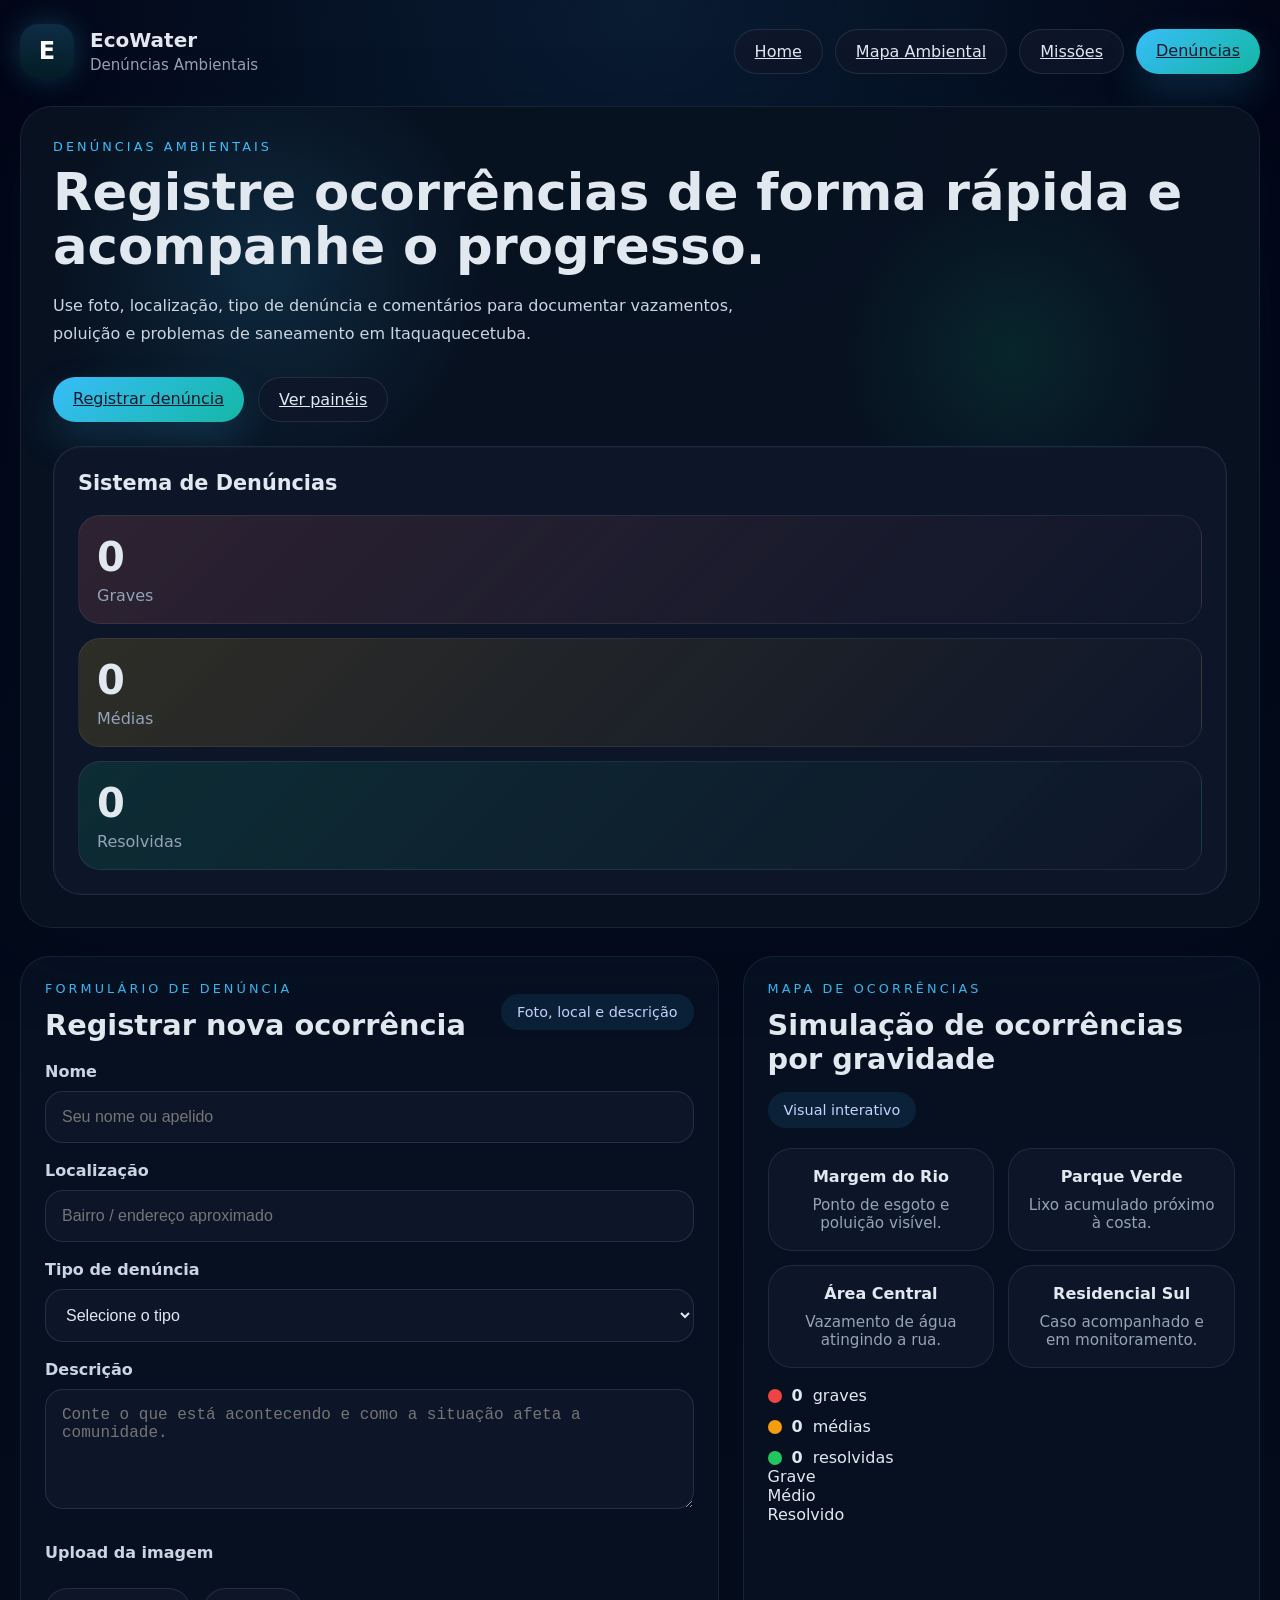
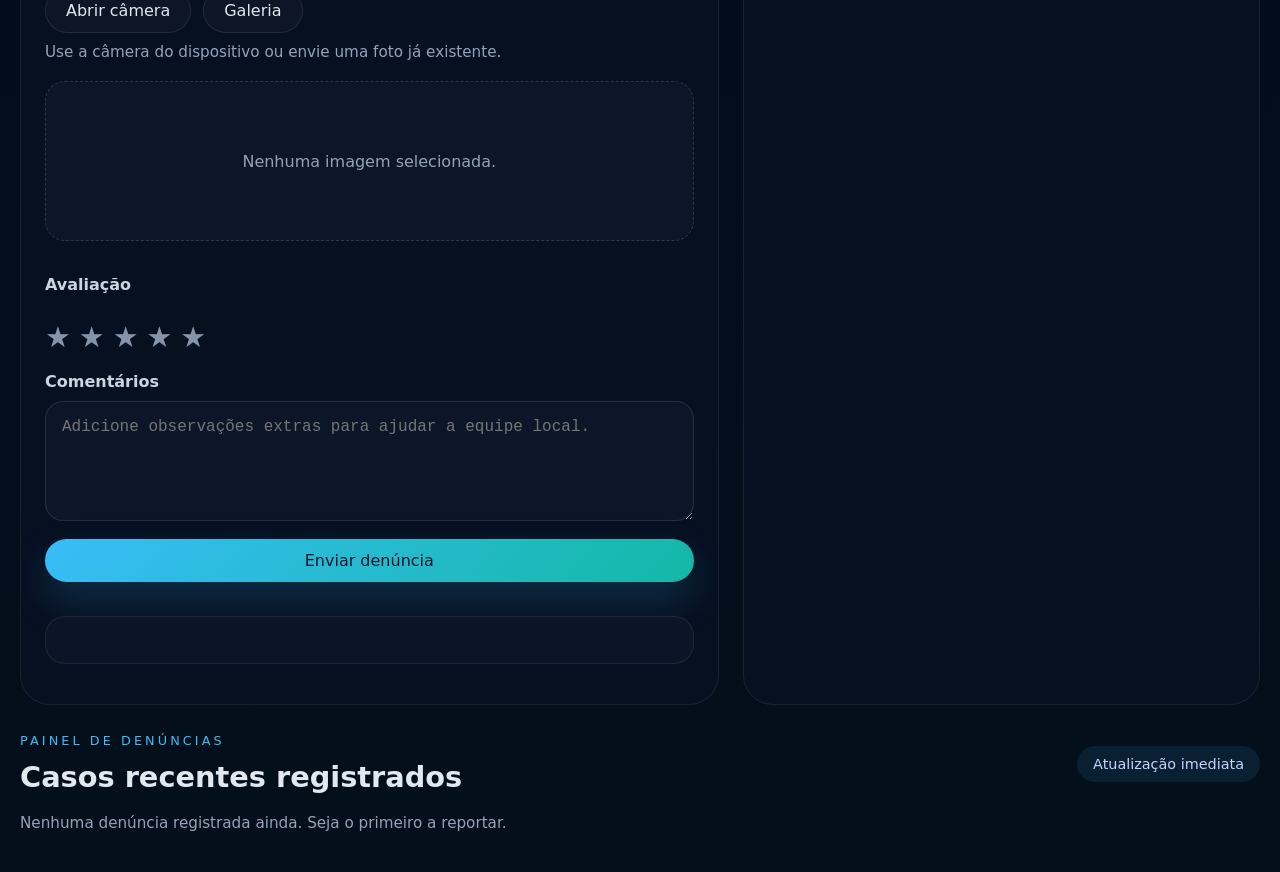
==== src/app/denuncias.html @ a9d17da8 "Atualizações" ====
<!DOCTYPE html>
<html lang="pt-BR">
  <head>
    <meta charset="UTF-8" />
    <meta name="viewport" content="width=device-width, initial-scale=1.0" />
    <title>EcoWater | Denúncias Ambientais</title>
    <link rel="stylesheet" href="styles.css" />
  </head>
  <body>
    <div class="page-shell">
      <header class="topbar">
        <div class="logo-block">
          <div class="logo-badge">E</div>
          <div>
            <p class="logo-name">EcoWater</p>
            <p class="logo-tag">Denúncias Ambientais</p>
          </div>
        </div>
        <nav class="top-actions">
          <a class="btn btn-secondary" href="index.html">Home</a>
          <a class="btn btn-secondary" href="mapa.html">Mapa Ambiental</a>
          <a class="btn btn-secondary" href="missoes.html">Missões</a>
          <a class="btn btn-primary" href="denuncias.html">Denúncias</a>
        </nav>
      </header>

      <main>
        <section class="hero-panel">
          <div class="hero-copy">
            <p class="eyebrow">Denúncias Ambientais</p>
            <h1>Registre ocorrências de forma rápida e acompanhe o progresso.</h1>
            <p class="hero-text">Use foto, localização, tipo de denúncia e comentários para documentar vazamentos, poluição e problemas de saneamento em Itaquaquecetuba.</p>
            <div class="hero-actions">
              <a class="btn btn-glow" href="#report-form">Registrar denúncia</a>
              <a class="btn btn-outline" href="#recent-reports">Ver painéis</a>
            </div>
          </div>
          <div class="hero-status-card">
            <div class="status-card">
              <h2>Sistema de Denúncias</h2>
              <div class="status-grid">
                <div class="status-item red">
                  <span class="status-value" id="status-grave">0</span>
                  <span class="status-label">Graves</span>
                </div>
                <div class="status-item yellow">
                  <span class="status-value" id="status-medium">0</span>
                  <span class="status-label">Médias</span>
                </div>
                <div class="status-item green">
                  <span class="status-value" id="status-resolved">0</span>
                  <span class="status-label">Resolvidas</span>
                </div>
              </div>
            </div>
          </div>
        </section>

        <section class="section-block split-section report-form-section" id="report-form">
          <div class="panel panel-glass">
            <div class="section-header">
              <div>
                <p class="eyebrow">Formulário de Denúncia</p>
                <h2>Registrar nova ocorrência</h2>
              </div>
              <span class="tag">Foto, local e descrição</span>
            </div>
            <div class="report-form">
              <div class="field-group">
                <label class="field-label" for="report-name">Nome</label>
                <input class="input-control" id="report-name" type="text" placeholder="Seu nome ou apelido" />
              </div>
              <div class="field-group">
                <label class="field-label" for="report-location">Localização</label>
                <input class="input-control" id="report-location" type="text" placeholder="Bairro / endereço aproximado" />
              </div>
              <div class="field-group">
                <label class="field-label" for="report-type">Tipo de denúncia</label>
                <select class="select-control" id="report-type">
                  <option value="">Selecione o tipo</option>
                  <option value="Vazamento de água">Vazamento de água</option>
                  <option value="Lixo nos rios">Lixo nos rios</option>
                  <option value="Água escura/suja">Água escura/suja</option>
                  <option value="Casas sem saneamento">Casas sem saneamento</option>
                  <option value="Esgoto a céu aberto">Esgoto a céu aberto</option>
                  <option value="Mau cheiro">Mau cheiro</option>
                  <option value="Poluição da água">Poluição da água</option>
                </select>
              </div>
              <div class="field-group">
                <label class="field-label" for="report-description">Descrição</label>
                <textarea class="textarea-control" id="report-description" rows="4" placeholder="Conte o que está acontecendo e como a situação afeta a comunidade."></textarea>
              </div>
              <div class="field-group">
                <p class="field-label">Upload da imagem</p>
                <div class="upload-actions">
                  <button class="btn btn-outline" type="button" id="camera-button">Abrir câmera</button>
                  <button class="btn btn-outline" type="button" id="gallery-button">Galeria</button>
                </div>
                <div class="field-hint">Use a câmera do dispositivo ou envie uma foto já existente.</div>
                <input id="camera-input" type="file" accept="image/*" capture="environment" class="hidden" />
                <input id="gallery-input" type="file" accept="image/*" class="hidden" />
                <div id="image-preview" class="image-preview">Nenhuma imagem selecionada.</div>
              </div>
              <div class="field-group">
                <p class="field-label">Avaliação</p>
                <div class="star-rating" id="star-rating"></div>
              </div>
              <div class="field-group">
                <label class="field-label" for="report-comment">Comentários</label>
                <textarea class="textarea-control" id="report-comment" rows="3" placeholder="Adicione observações extras para ajudar a equipe local."></textarea>
              </div>
              <button class="btn btn-primary" id="submit-report" type="button">Enviar denúncia</button>
              <p class="auth-message" id="denuncia-message"></p>
            </div>
          </div>

          <div class="panel panel-glass">
            <div class="section-header">
              <div>
                <p class="eyebrow">Mapa de Ocorrências</p>
                <h2>Simulação de ocorrências por gravidade</h2>
              </div>
              <span class="tag">Visual interativo</span>
            </div>
            <div class="sim-map" id="sim-map"></div>
            <div class="map-summary">
              <div class="map-summary-item"><span class="status-pill red"></span><strong id="count-grave">0</strong> graves</div>
              <div class="map-summary-item"><span class="status-pill yellow"></span><strong id="count-medium">0</strong> médias</div>
              <div class="map-summary-item"><span class="status-pill green"></span><strong id="count-resolved">0</strong> resolvidas</div>
            </div>
            <div class="map-legend-panel">
              <div class="map-legend-item"><span class="map-legend-dot red"></span>Grave</div>
              <div class="map-legend-item"><span class="map-legend-dot yellow"></span>Médio</div>
              <div class="map-legend-item"><span class="map-legend-dot green"></span>Resolvido</div>
            </div>
          </div>
        </section>

        <section class="section-block" id="recent-reports">
          <div class="section-header">
            <div>
              <p class="eyebrow">Painel de Denúncias</p>
              <h2>Casos recentes registrados</h2>
            </div>
            <span class="tag">Atualização imediata</span>
          </div>
          <div class="report-cards-grid" id="reports-grid"></div>
        </section>
      </main>
    </div>

    <script src="denuncias.js"></script>
  </body>
</html>
---- src/app/styles.css ----
:root {
  color-scheme: dark;
  --bg: #060f1c;
  --surface: rgba(9, 20, 40, 0.92);
  --surface-strong: rgba(13, 27, 50, 0.96);
  --border: rgba(148, 163, 184, 0.12);
  --text: #e2e8f0;
  --text-muted: #94a3b8;
  --accent: #38bdf8;
  --accent-strong: #0ea5e9;
  --success: #22c55e;
  --warning: #f59e0b;
  --danger: #ef4444;
}

* {
  box-sizing: border-box;
}

.hidden {
  display: none !important;
}

html,
body {
  margin: 0;
  min-height: 100%;
  background: radial-gradient(circle at top, rgba(56, 189, 248, 0.12), transparent 25%), linear-gradient(180deg, #020617 0%, #040f1c 100%);
  color: var(--text);
  font-family: Inter, system-ui, -apple-system, BlinkMacSystemFont, 'Segoe UI', sans-serif;
}

body {
  overflow-x: hidden;
}

button {
  font: inherit;
}

.page-shell {
  max-width: 1320px;
  margin: 0 auto;
  padding: 24px 20px 40px;
}

.topbar {
  display: flex;
  flex-wrap: wrap;
  justify-content: space-between;
  gap: 20px;
  align-items: center;
  margin-bottom: 28px;
}

.logo-block {
  display: flex;
  align-items: center;
  gap: 16px;
}

.logo-badge {
  width: 54px;
  height: 54px;
  display: grid;
  place-items: center;
  border-radius: 18px;
  background: linear-gradient(180deg, rgba(56, 189, 248, 0.2), rgba(16, 185, 129, 0.12));
  color: #ffffff;
  font-size: 1.5rem;
  font-weight: 700;
  box-shadow: 0 0 30px rgba(56, 189, 248, 0.24);
}

.logo-name {
  margin: 0;
  font-size: 1.25rem;
  font-weight: 700;
}

.logo-tag {
  margin: 4px 0 0;
  color: var(--text-muted);
  font-size: 0.94rem;
}

.top-actions {
  display: flex;
  flex-wrap: wrap;
  gap: 12px;
}

.btn {
  border: none;
  border-radius: 999px;
  padding: 12px 20px;
  cursor: pointer;
  transition: transform 0.2s ease, box-shadow 0.2s ease, background-color 0.2s ease;
}

.btn:hover {
  transform: translateY(-1px);
}

.btn-primary,
.btn-glow {
  background: linear-gradient(135deg, var(--accent), #14b8a6);
  color: #0f172a;
  box-shadow: 0 18px 40px rgba(56, 189, 248, 0.18);
}

.btn-outline,
.btn-secondary,
.btn-small {
  background: rgba(15, 23, 42, 0.8);
  color: var(--text);
  border: 1px solid rgba(148, 163, 184, 0.16);
}

.btn-small {
  padding: 10px 16px;
  font-size: 0.9rem;
}

.hero-panel {
  display: grid;
  gap: 24px;
  padding: 32px;
  border-radius: 32px;
  background: rgba(8, 18, 33, 0.95);
  border: 1px solid var(--border);
  box-shadow: 0 24px 80px rgba(8, 20, 38, 0.25);
  position: relative;
  overflow: hidden;
}

.hero-panel::before {
  content: '';
  position: absolute;
  inset: 0;
  background: radial-gradient(circle at 20% 20%, rgba(56, 189, 248, 0.14), transparent 18%), radial-gradient(circle at 80% 30%, rgba(16, 185, 129, 0.12), transparent 15%);
  pointer-events: none;
}

.hero-copy {
  z-index: 1;
}

.eyebrow {
  text-transform: uppercase;
  letter-spacing: 0.24em;
  color: #38bdf8;
  font-size: 0.8rem;
  margin: 0 0 12px;
}

.hero-panel h1 {
  margin: 0;
  font-size: clamp(2rem, 4vw, 3.9rem);
  line-height: 1.05;
}

.hero-text {
  margin: 18px 0 0;
  max-width: 720px;
  color: #cbd5e1;
  line-height: 1.8;
}

.hero-actions {
  display: flex;
  flex-wrap: wrap;
  gap: 14px;
  margin-top: 28px;
}

.hero-status-card {
  display: grid;
  grid-template-columns: minmax(240px, 1fr);
  z-index: 1;
}

.status-card {
  border-radius: 28px;
  background: rgba(15, 23, 42, 0.92);
  border: 1px solid rgba(148, 163, 184, 0.14);
  padding: 24px;
  box-shadow: inset 0 0 0 1px rgba(56, 189, 248, 0.04);
}

.status-card h2 {
  margin: 0 0 20px;
  font-size: 1.3rem;
}

.status-grid {
  display: grid;
  gap: 14px;
}

.status-item {
  border-radius: 22px;
  padding: 18px;
  display: flex;
  flex-direction: column;
  gap: 6px;
  background: rgba(15, 23, 42, 0.75);
  border: 1px solid rgba(148, 163, 184, 0.12);
}

.status-item.blue {
  background: linear-gradient(135deg, rgba(56, 189, 248, 0.14), rgba(15, 23, 42, 0.82));
}

.status-item.green {
  background: linear-gradient(135deg, rgba(16, 185, 129, 0.14), rgba(15, 23, 42, 0.82));
}

.status-item.cyan {
  background: linear-gradient(135deg, rgba(34, 211, 238, 0.14), rgba(15, 23, 42, 0.82));
}

.status-item.red {
  background: linear-gradient(135deg, rgba(248, 113, 113, 0.14), rgba(15, 23, 42, 0.82));
}

.status-item.yellow {
  background: linear-gradient(135deg, rgba(251, 191, 36, 0.14), rgba(15, 23, 42, 0.82));
}

.status-value {
  font-size: 2.5rem;
  font-weight: 700;
}

.status-label {
  color: #94a3b8;
}

.hero-animation {
  position: relative;
  height: 220px;
}

.wave {
  position: absolute;
  inset: 0;
  background: radial-gradient(circle at 50% 50%, rgba(56, 189, 248, 0.18), transparent 35%);
  border-radius: 50%;
  animation: float 8s ease-in-out infinite;
}

.section-block {
  margin-top: 28px;
}

.section-header {
  display: flex;
  flex-wrap: wrap;
  justify-content: space-between;
  gap: 16px;
  align-items: center;
  margin-bottom: 20px;
}

.section-header h2 {
  margin: 0;
  font-size: 1.8rem;
}

.tag {
  display: inline-flex;
  align-items: center;
  gap: 8px;
  font-size: 0.9rem;
  color: #c7d2fe;
  background: rgba(56, 189, 248, 0.1);
  border-radius: 999px;
  padding: 10px 16px;
}

.cards-grid {
  display: grid;
  gap: 18px;
}

@media (min-width: 900px) {
  .cards-grid {
    grid-template-columns: repeat(3, minmax(0, 1fr));
  }
}

.alert-card,
.robot-card {
  border-radius: 24px;
  padding: 22px;
  background: rgba(15, 23, 42, 0.9);
  border: 1px solid rgba(148, 163, 184, 0.12);
  position: relative;
  overflow: hidden;
}

.alert-card::before,
.robot-card::before {
  content: '';
  position: absolute;
  inset: 0;
  background: linear-gradient(180deg, rgba(15, 23, 42, 0.85), rgba(15, 23, 42, 0.45));
  z-index: 0;
}

.alert-card > *,
.robot-card > * {
  position: relative;
  z-index: 1;
}

.alert-card .alert-icon {
  width: 54px;
  height: 54px;
  display: grid;
  place-items: center;
  border-radius: 18px;
  font-size: 1.35rem;
  margin-bottom: 18px;
}

.alert-card.danger {
  border-color: rgba(248, 113, 113, 0.24);
}

.alert-card.danger .alert-icon {
  background: rgba(248, 113, 113, 0.18);
}

.alert-card.warning {
  border-color: rgba(251, 191, 36, 0.24);
}

.alert-card.warning .alert-icon {
  background: rgba(251, 191, 36, 0.18);
}

.alert-card.success {
  border-color: rgba(34, 211, 238, 0.24);
}

.alert-card.success .alert-icon {
  background: rgba(34, 211, 238, 0.18);
}

.alert-card h3,
.robot-card h3,
.mission-card h3 {
  margin: 0 0 10px;
}

.alert-card p,
.robot-card p,
.mission-card p {
  margin: 0;
  color: #cbd5e1;
}

.robot-card {
  display: flex;
  flex-direction: column;
  gap: 14px;
}

.robot-card .robot-details {
  display: grid;
  gap: 12px;
}

.robot-card .robot-details span {
  color: #94a3b8;
  font-size: 0.95rem;
}

.robot-card .robot-status {
  padding: 8px 14px;
  border-radius: 999px;
  display: inline-flex;
  align-items: center;
  font-size: 0.9rem;
}

.robot-card .robot-status.online {
  background: rgba(34, 197, 94, 0.14);
  color: #86efac;
}

.robot-card .robot-status.offline {
  background: rgba(248, 113, 113, 0.14);
  color: #fecaca;
}

.robot-card .efficiency-bar {
  height: 10px;
  border-radius: 999px;
  background: rgba(148, 163, 184, 0.15);
  overflow: hidden;
}

.robot-card .efficiency-bar-fill {
  height: 100%;
  border-radius: inherit;
  background: linear-gradient(90deg, rgba(56, 189, 248, 0.9), rgba(16, 185, 129, 0.9));
}

.split-section {
  display: grid;
  gap: 24px;
}

@media (min-width: 1000px) {
  .split-section {
    grid-template-columns: 1.35fr 1fr;
  }
}

.panel {
  border-radius: 30px;
  background: rgba(7, 18, 34, 0.94);
  border: 1px solid rgba(148, 163, 184, 0.12);
  padding: 24px;
}

.panel-header {
  display: flex;
  justify-content: space-between;
  gap: 16px;
  align-items: center;
  margin-bottom: 22px;
}

.map-card {
  display: grid;
  gap: 16px;
}

.map-legend {
  display: grid;
  gap: 10px;
  grid-template-columns: repeat(2, minmax(0, 1fr));
  color: var(--text-muted);
  font-size: 0.95rem;
}

.legend-dot {
  width: 10px;
  height: 10px;
  border-radius: 999px;
  display: inline-block;
  margin-right: 8px;
}

.legend-dot.red {
  background: #ef4444;
}

.legend-dot.yellow {
  background: #fbbf24;
}

.legend-dot.green {
  background: #22c55e;
}

.legend-dot.blue {
  background: #38bdf8;
}

.map-frame {
  position: relative;
  height: 320px;
  background: linear-gradient(145deg, rgba(15, 23, 42, 0.96), rgba(7, 18, 34, 0.96));
  border-radius: 28px;
  border: 1px solid rgba(148, 163, 184, 0.12);
  overflow: hidden;
}

.map-frame::before {
  content: '';
  position: absolute;
  inset: 0;
  background: radial-gradient(circle at 25% 30%, rgba(56, 189, 248, 0.12), transparent 16%), radial-gradient(circle at 80% 60%, rgba(16, 185, 129, 0.08), transparent 14%);
}

.map-marker {
  position: absolute;
  min-width: 120px;
  padding: 12px 16px;
  border-radius: 999px;
  background: rgba(15, 23, 42, 0.9);
  border: 1px solid rgba(148, 163, 184, 0.18);
  color: var(--text);
  cursor: pointer;
  font-size: 0.93rem;
  transition: transform 0.2s ease, border-color 0.2s ease;
}

.map-marker:hover {
  transform: translateY(-3px);
  border-color: rgba(56, 189, 248, 0.4);
}

.map-marker.red {
  border-color: rgba(248, 113, 113, 0.4);
}

.map-marker.blue {
  border-color: rgba(56, 189, 248, 0.4);
}

.map-marker.green,
.map-marker.yellow {
  border-color: rgba(34, 197, 94, 0.4);
}

.map-marker:nth-child(1) { top: 24%; left: 18%; }
.map-marker:nth-child(2) { top: 42%; right: 18%; }
.map-marker:nth-child(3) { bottom: 20%; left: 16%; }
.map-marker:nth-child(4) { bottom: 24%; right: 22%; }

.map-info {
  padding: 16px 18px;
  border-radius: 20px;
  background: rgba(15, 23, 42, 0.95);
  border: 1px solid rgba(148, 163, 184, 0.12);
  color: var(--text-muted);
}

.ph-meter {
  display: grid;
  gap: 18px;
}

.ph-display {
  display: flex;
  justify-content: space-between;
  align-items: baseline;
  gap: 12px;
}

.ph-display strong {
  font-size: 2.8rem;
}

.ph-scale {
  display: flex;
  justify-content: space-between;
  color: var(--text-muted);
  font-size: 0.95rem;
}

.ph-bar-outer {
  width: 100%;
  height: 18px;
  border-radius: 999px;
  background: rgba(148, 163, 184, 0.15);
  overflow: hidden;
}

.ph-bar-inner {
  width: 60%;
  height: 100%;
  border-radius: inherit;
  background: linear-gradient(90deg, #22c55e, #0ea5e9);
  transition: width 0.5s ease;
}

.ph-status {
  font-weight: 600;
  color: #c7d2fe;
}

.treatment-panel {
  display: grid;
}

.treatment-steps {
  list-style: none;
  margin: 0;
  padding: 0;
  display: grid;
  gap: 14px;
}

.treatment-steps li {
  padding: 18px;
  border-radius: 20px;
  background: rgba(15, 23, 42, 0.85);
  border: 1px solid rgba(148, 163, 184, 0.12);
}

.missions-grid {
  display: grid;
  gap: 18px;
}

@media (min-width: 900px) {
  .missions-grid {
    grid-template-columns: repeat(3, minmax(0, 1fr));
  }
}

.mission-card {
  border-radius: 24px;
  padding: 22px;
  background: rgba(15, 23, 42, 0.9);
  border: 1px solid rgba(148, 163, 184, 0.12);
}

.mission-card .mission-meta {
  display: flex;
  justify-content: space-between;
  gap: 12px;
  align-items: center;
  margin-top: 14px;
}

.mission-card .mission-meta .status {
  padding: 8px 12px;
  border-radius: 999px;
  font-size: 0.85rem;
}

.status-pending {
  background: rgba(251, 191, 36, 0.14);
  color: #facc15;
}

.status-active {
  background: rgba(56, 189, 248, 0.14);
  color: #7dd3fc;
}

.status-new {
  background: rgba(34, 197, 94, 0.14);
  color: #86efac;
}

.reputation-grid {
  display: grid;
  gap: 18px;
}

@media (min-width: 900px) {
  .reputation-grid {
    grid-template-columns: repeat(3, minmax(0, 1fr));
  }
}

.reputation-card {
  border-radius: 24px;
  padding: 22px;
  background: linear-gradient(180deg, rgba(15, 23, 42, 0.96), rgba(8, 18, 33, 0.96));
  border: 1px solid rgba(148, 163, 184, 0.12);
}

.reputation-card span {
  display: inline-block;
  margin-bottom: 12px;
  color: #38bdf8;
  font-weight: 700;
}

.reputation-card p {
  color: #cbd5e1;
}

.report-form {
  display: grid;
  gap: 18px;
}

.field-group {
  display: grid;
  gap: 10px;
}

.field-label {
  color: #cbd5e1;
  font-weight: 700;
}

.field-hint {
  margin: 0;
  color: #94a3b8;
  font-size: 0.95rem;
}

.input-control,
.select-control,
.textarea-control {
  width: 100%;
  border-radius: 18px;
  border: 1px solid rgba(148, 163, 184, 0.18);
  background: rgba(15, 23, 42, 0.92);
  color: var(--text);
  padding: 16px 16px;
  font-size: 1rem;
}

.textarea-control {
  min-height: 120px;
  resize: vertical;
}

.upload-actions {
  display: flex;
  flex-wrap: wrap;
  gap: 12px;
}

.image-preview {
  margin-top: 10px;
  min-height: 160px;
  border-radius: 20px;
  background: rgba(15, 23, 42, 0.9);
  border: 1px dashed rgba(148, 163, 184, 0.24);
  color: #94a3b8;
  display: grid;
  place-items: center;
  padding: 16px;
  text-align: center;
}

.image-preview img {
  max-width: 100%;
  border-radius: 20px;
  display: block;
}

.star-rating {
  display: inline-flex;
  gap: 8px;
  flex-wrap: wrap;
}

.star-rating .star {
  cursor: pointer;
  color: rgba(148, 163, 184, 0.9);
  font-size: 1.8rem;
  transition: color 0.2s ease;
}

.star-rating .star.active {
  color: #38bdf8;
}

.report-cards-grid {
  display: grid;
  gap: 18px;
}

@media (min-width: 900px) {
  .report-cards-grid {
    grid-template-columns: repeat(2, minmax(0, 1fr));
  }
}

.report-card {
  border-radius: 24px;
  padding: 22px;
  background: rgba(15, 23, 42, 0.95);
  border: 1px solid rgba(148, 163, 184, 0.14);
  display: grid;
  gap: 18px;
}

.report-card-top {
  display: flex;
  justify-content: space-between;
  align-items: flex-start;
  gap: 12px;
}

.report-card h3 {
  margin: 0;
  font-size: 1.2rem;
}

.report-meta,
.report-note {
  color: #94a3b8;
  margin: 8px 0 0;
  font-size: 0.95rem;
}

.badge {
  display: inline-flex;
  align-items: center;
  justify-content: center;
  padding: 8px 12px;
  border-radius: 999px;
  font-size: 0.8rem;
  text-transform: uppercase;
  letter-spacing: 0.05em;
}

.badge.grave {
  background: rgba(248, 113, 113, 0.15);
  color: #fecaca;
}

.badge.medium {
  background: rgba(251, 191, 36, 0.18);
  color: #facc15;
}

.badge.resolved {
  background: rgba(34, 197, 94, 0.16);
  color: #86efac;
}

.report-card-body {
  display: grid;
  gap: 16px;
}

.report-card-body img {
  width: 100%;
  border-radius: 20px;
  object-fit: cover;
  max-height: 280px;
}

.image-placeholder {
  min-height: 180px;
  border-radius: 20px;
  background: rgba(15, 23, 42, 0.85);
  display: grid;
  place-items: center;
  color: #94a3b8;
  text-align: center;
  padding: 24px;
}

.report-details {
  display: grid;
  gap: 10px;
}

.map-summary {
  display: grid;
  gap: 12px;
  margin-top: 18px;
}

.map-summary-item {
  display: flex;
  align-items: center;
  gap: 10px;
  color: var(--text);
}

.status-pill {
  width: 14px;
  height: 14px;
  border-radius: 999px;
  display: inline-block;
}

.status-pill.red {
  background: #ef4444;
}

.status-pill.yellow {
  background: #f59e0b;
}

.status-pill.green {
  background: #22c55e;
}

.sim-map {
  display: grid;
  gap: 14px;
  grid-template-columns: repeat(2, minmax(0, 1fr));
}

.sim-node {
  border-radius: 24px;
  padding: 18px;
  display: grid;
  gap: 10px;
  border: 1px solid rgba(148, 163, 184, 0.14);
  background: rgba(15, 23, 42, 0.92);
  color: var(--text);
  cursor: pointer;
  transition: transform 0.2s ease, border-color 0.2s ease;
}

.sim-node:hover {
  transform: translateY(-2px);
  border-color: rgba(56, 189, 248, 0.4);
}

.sim-node.red {
  box-shadow: inset 0 0 0 1px rgba(248, 113, 113, 0.2);
}

.sim-node.yellow {
  box-shadow: inset 0 0 0 1px rgba(251, 191, 36, 0.2);
}

.sim-node.green {
  box-shadow: inset 0 0 0 1px rgba(34, 197, 94, 0.2);
}

.sim-node strong {
  font-size: 1rem;
}

.sim-node span {
  color: #94a3b8;
  font-size: 0.95rem;
}

@media (max-width: 900px) {
  .split-section {
    grid-template-columns: 1fr;
  }
}

.city-evolution-card {
  border-radius: 30px;
  padding: 28px;
  background: linear-gradient(135deg, rgba(15, 23, 42, 0.92), rgba(7, 18, 34, 0.96));
  border: 1px solid rgba(148, 163, 184, 0.12);
  display: grid;
  gap: 22px;
}

.city-evolution-card h3 {
  margin: 0;
  font-size: 1.7rem;
}

.city-evolution-card p {
  margin: 0;
  color: #cbd5e1;
  line-height: 1.75;
}

.city-status-list {
  display: grid;
  gap: 12px;
}

.city-status-list div {
  display: flex;
  justify-content: space-between;
  align-items: center;
  padding: 16px 18px;
  border-radius: 20px;
  background: rgba(15, 23, 42, 0.9);
  border: 1px solid rgba(148, 163, 184, 0.12);
}

.city-status-list strong {
  color: #e2e8f0;
}

.city-status-list span {
  color: #94a3b8;
}

.auth-panel,
.water-state-panel {
  display: grid;
  gap: 20px;
  padding: 24px;
  border-radius: 30px;
  background: rgba(15, 23, 42, 0.95);
  border: 1px solid rgba(148, 163, 184, 0.15);
}

.auth-tabs {
  display: flex;
  gap: 12px;
  border-radius: 999px;
  background: rgba(56, 189, 248, 0.1);
  padding: 6px;
}

.tab-btn {
  flex: 1;
  border: none;
  background: transparent;
  color: var(--text);
  padding: 12px 16px;
  border-radius: 999px;
  cursor: pointer;
  transition: background-color 0.2s ease, color 0.2s ease;
}

.tab-btn.active {
  background: rgba(255, 255, 255, 0.1);
  color: #ffffff;
}

.auth-form {
  display: grid;
  gap: 16px;
}

.auth-form.hidden {
  display: none;
}

.auth-form label,
.water-field {
  display: grid;
  gap: 8px;
  color: #cbd5e1;
  font-size: 0.96rem;
}

.auth-form input,
.water-field select {
  border: 1px solid rgba(148, 163, 184, 0.18);
  background: rgba(15, 23, 42, 0.9);
  color: var(--text);
  border-radius: 18px;
  padding: 14px 16px;
  outline: none;
}

.auth-form input:focus,
.water-field select:focus {
  border-color: rgba(56, 189, 248, 0.7);
  box-shadow: 0 0 0 3px rgba(56, 189, 248, 0.12);
}

.auth-message,
.water-result {
  min-height: 48px;
  padding: 16px;
  border-radius: 20px;
  background: rgba(15, 23, 42, 0.85);
  border: 1px solid rgba(148, 163, 184, 0.12);
  color: #cbd5e1;
  line-height: 1.6;
}

.radio-row {
  display: flex;
  gap: 16px;
}

.radio-row label {
  display: inline-flex;
  align-items: center;
  gap: 8px;
  font-size: 0.95rem;
}

.water-result strong {
  color: #38bdf8;
}

@media (max-width: 768px) {
  .hero-panel,
  .panel {
    padding: 22px;
  }

  .topbar {
    flex-direction: column;
    align-items: stretch;
  }

  .top-actions {
    justify-content: flex-start;
  }

  .status-grid {
    grid-template-columns: repeat(3, minmax(0, 1fr));
  }
}

@keyframes float {
  0%, 100% { transform: translateY(0); }
  50% { transform: translateY(-14px); }
}
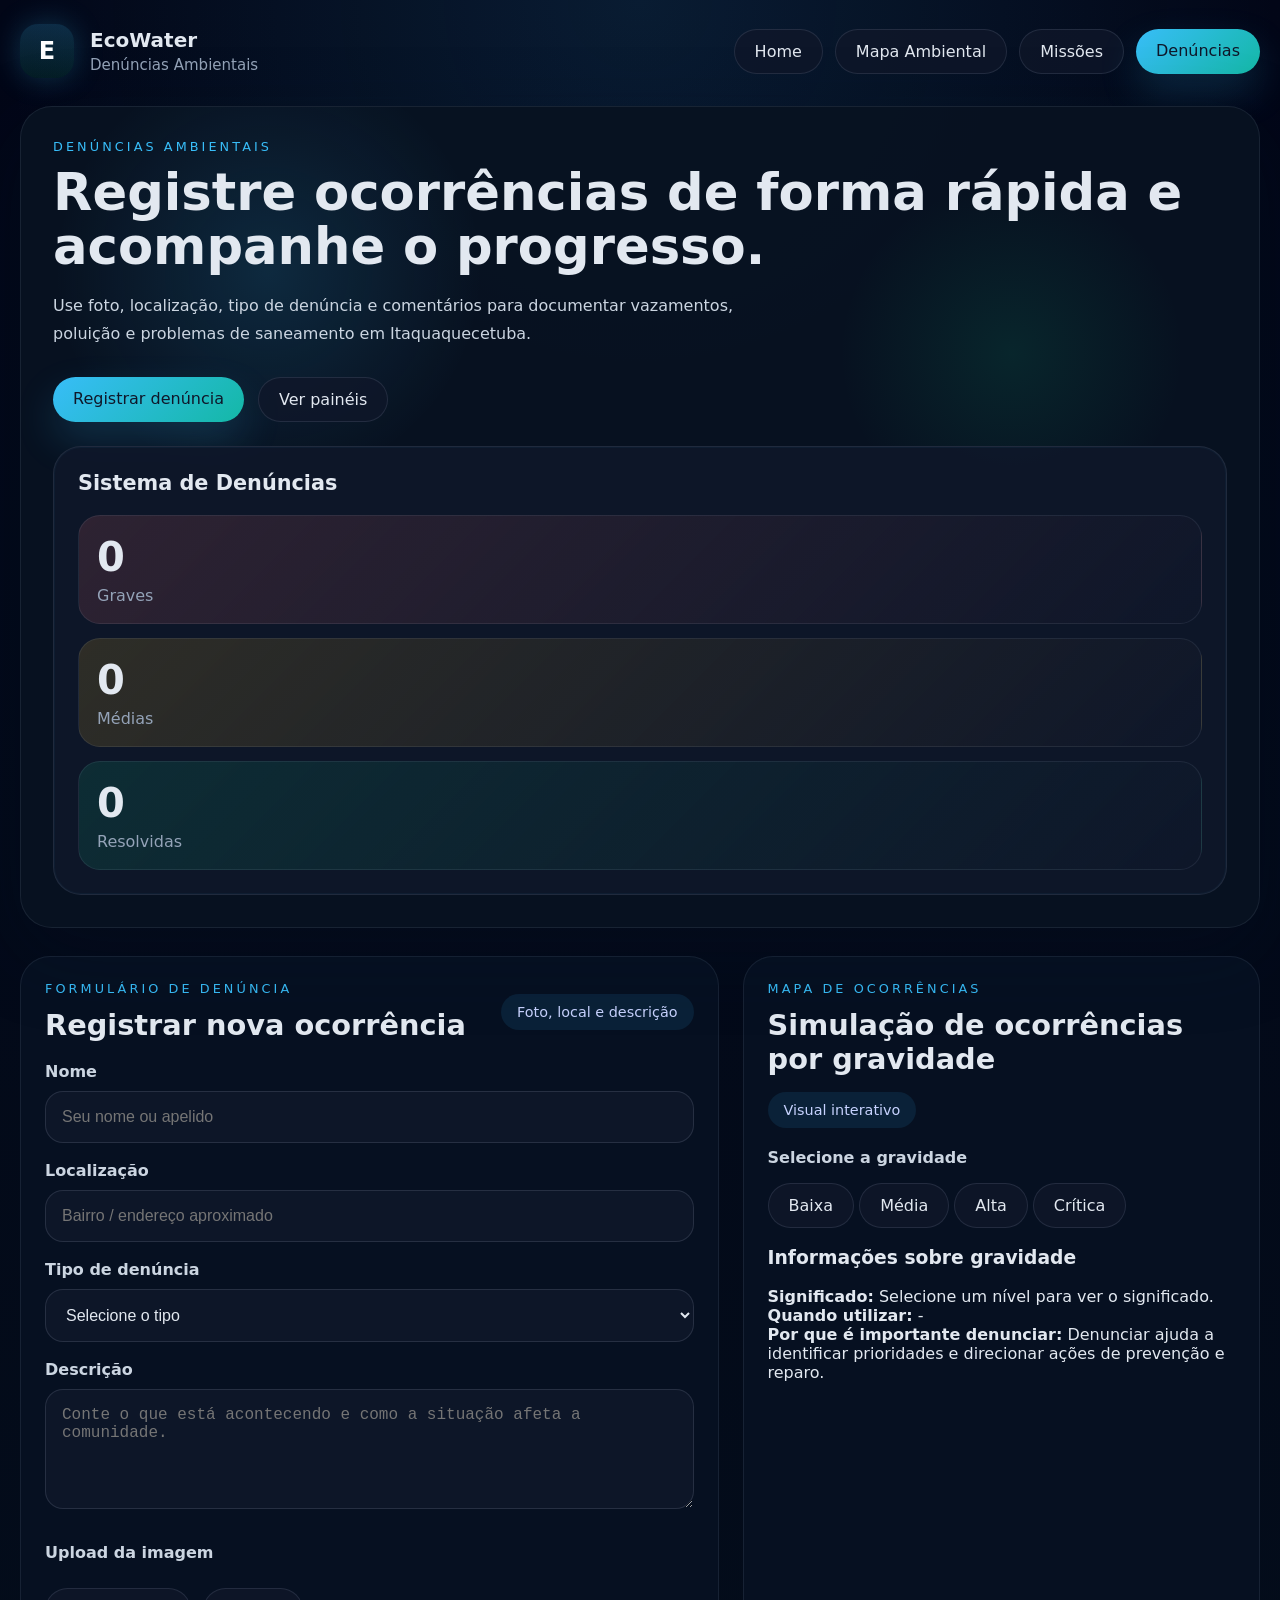
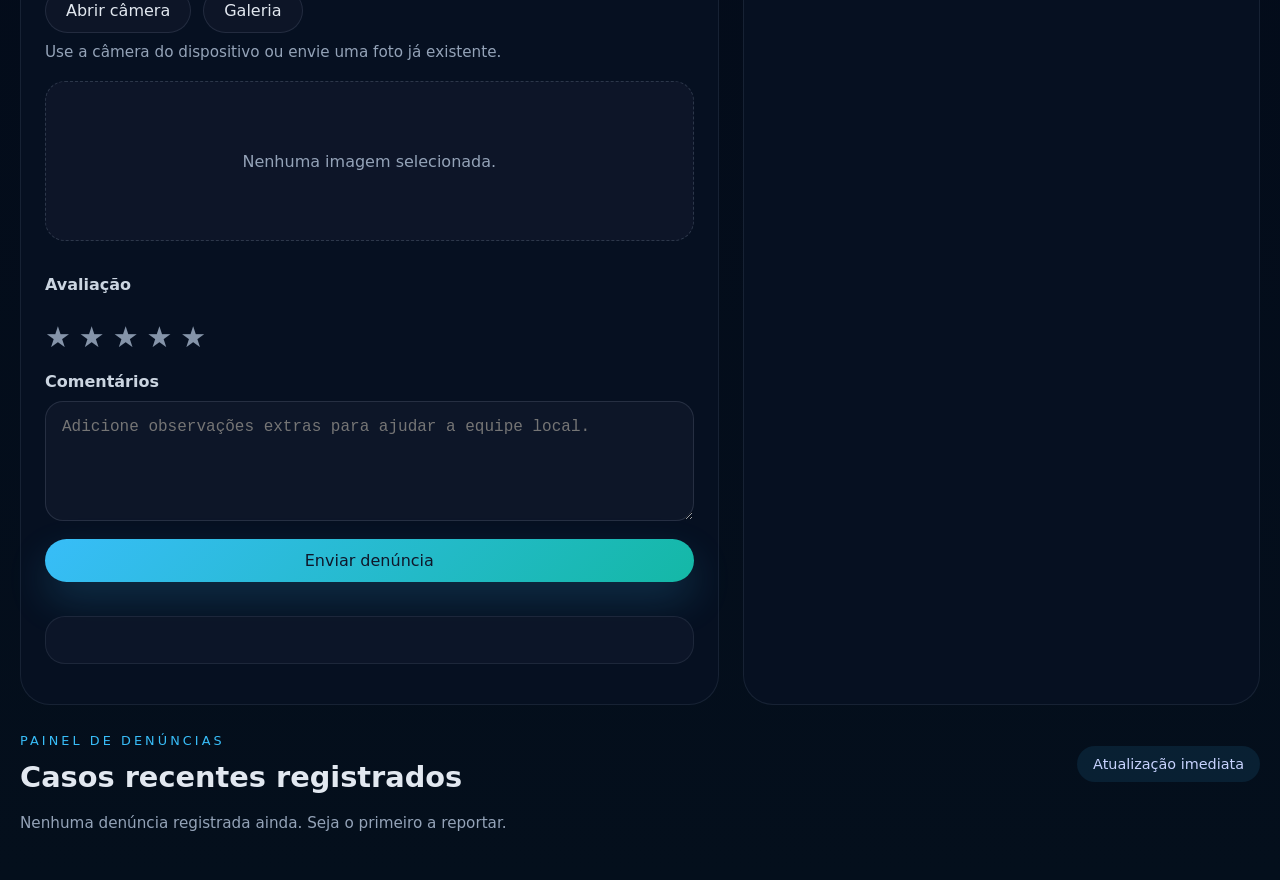
==== commit 5d9fd4ca: "Descrição de atualização" ====
--- a/src/app/denuncias.html
+++ b/src/app/denuncias.html
@@ -123,16 +123,23 @@
               </div>
               <span class="tag">Visual interativo</span>
             </div>
-            <div class="sim-map" id="sim-map"></div>
-            <div class="map-summary">
-              <div class="map-summary-item"><span class="status-pill red"></span><strong id="count-grave">0</strong> graves</div>
-              <div class="map-summary-item"><span class="status-pill yellow"></span><strong id="count-medium">0</strong> médias</div>
-              <div class="map-summary-item"><span class="status-pill green"></span><strong id="count-resolved">0</strong> resolvidas</div>
-            </div>
-            <div class="map-legend-panel">
-              <div class="map-legend-item"><span class="map-legend-dot red"></span>Grave</div>
-              <div class="map-legend-item"><span class="map-legend-dot yellow"></span>Médio</div>
-              <div class="map-legend-item"><span class="map-legend-dot green"></span>Resolvido</div>
+            <div class="severity-education">
+              <div class="severity-controls">
+                <p class="field-label">Selecione a gravidade</p>
+                <div class="severity-buttons">
+                  <button class="btn btn-outline severity-btn" data-severity="baixa">Baixa</button>
+                  <button class="btn btn-outline severity-btn" data-severity="media">Média</button>
+                  <button class="btn btn-outline severity-btn" data-severity="alta">Alta</button>
+                  <button class="btn btn-outline severity-btn" data-severity="critica">Crítica</button>
+                </div>
+              </div>
+
+              <div class="severity-info" id="severity-info">
+                <h3 id="severity-title">Informações sobre gravidade</h3>
+                <div id="severity-meaning"><strong>Significado:</strong> Selecione um nível para ver o significado.</div>
+                <div id="severity-when"><strong>Quando utilizar:</strong> -</div>
+                <div id="severity-why"><strong>Por que é importante denunciar:</strong> Denunciar ajuda a identificar prioridades e direcionar ações de prevenção e reparo.</div>
+              </div>
             </div>
           </div>
         </section>
--- a/src/app/styles.css
+++ b/src/app/styles.css
@@ -34,6 +34,10 @@
   overflow-x: hidden;
 }
 
+main {
+  padding-bottom: 8px;
+}
+
 button {
   font: inherit;
 }
@@ -176,8 +180,158 @@
 
 .hero-status-card {
   display: grid;
+  gap: 18px;
   grid-template-columns: minmax(240px, 1fr);
   z-index: 1;
+}
+
+.location-card {
+  border-radius: 28px;
+  background: rgba(15, 23, 42, 0.94);
+  border: 1px solid rgba(148, 163, 184, 0.14);
+  padding: 24px;
+  display: grid;
+  gap: 16px;
+}
+
+.location-header {
+  display: flex;
+  flex-wrap: wrap;
+  align-items: center;
+  justify-content: space-between;
+  gap: 12px;
+}
+
+.location-instruction,
+.location-impact,
+#nearest-river-status {
+  margin: 0;
+  color: var(--text-muted);
+  line-height: 1.7;
+}
+
+.location-details {
+  display: grid;
+  gap: 16px;
+}
+
+.river-summary {
+  display: flex;
+  flex-wrap: wrap;
+  align-items: center;
+  justify-content: space-between;
+  gap: 12px;
+}
+
+.river-summary strong {
+  display: block;
+  font-size: 1.2rem;
+  margin-top: 8px;
+}
+
+.status-badge {
+  display: inline-flex;
+  align-items: center;
+  justify-content: center;
+  padding: 10px 14px;
+  border-radius: 999px;
+  text-transform: uppercase;
+  letter-spacing: 0.08em;
+  font-size: 0.78rem;
+  font-weight: 700;
+}
+
+.status-badge.success {
+  background: rgba(34, 197, 94, 0.18);
+  color: #a7f3d0;
+}
+
+.status-badge.warning {
+  background: rgba(251, 191, 36, 0.18);
+  color: #fde68a;
+}
+
+.status-badge.danger {
+  background: rgba(239, 68, 68, 0.18);
+  color: #fecaca;
+}
+
+.status-badge.cyan {
+  background: rgba(56, 189, 248, 0.18);
+  color: #bfdbfe;
+}
+
+.river-image-wrap {
+  border-radius: 24px;
+  overflow: hidden;
+  background: linear-gradient(180deg, rgba(56, 189, 248, 0.08), rgba(15, 23, 42, 0.96));
+  min-height: 220px;
+}
+
+.river-image-wrap img {
+  width: 100%;
+  height: 100%;
+  min-height: 220px;
+  object-fit: cover;
+  display: block;
+}
+
+.ranking-card {
+  border-radius: 24px;
+  padding: 22px;
+  background: rgba(15, 23, 42, 0.92);
+  border: 1px solid rgba(148, 163, 184, 0.14);
+  min-height: 240px;
+}
+
+.ranking-card h3 {
+  margin-top: 0;
+  margin-bottom: 14px;
+}
+
+.ranking-list {
+  margin: 0;
+  padding-left: 1.2rem;
+  color: var(--text-muted);
+  display: grid;
+  gap: 10px;
+}
+
+.ranking-list li,
+.ranking-list .ranking-item {
+  margin-bottom: 0;
+  line-height: 1.75;
+}
+
+.ranking-list .ranking-item {
+  padding: 8px 0;
+  border-bottom: 1px solid rgba(148, 163, 184, 0.08);
+}
+
+.ranking-list .ranking-item strong {
+  color: #7dd3fc;
+}
+
+.hidden {
+  display: none;
+}
+
+.map-info {
+  margin-top: 0;
+}
+
+@media (min-width: 1000px) {
+  .hero-status-card {
+    grid-template-columns: 1fr;
+  }
+}
+
+@media (max-width: 780px) {
+  .location-card,
+  .status-card,
+  .ranking-card {
+    padding: 20px;
+  }
 }
 
 .status-card {
@@ -600,6 +754,211 @@
   gap: 18px;
 }
 
+.daily-missions-grid {
+  display: grid;
+  gap: 1.4rem;
+  grid-template-columns: repeat(auto-fit, minmax(240px, 1fr));
+  margin-top: 1rem;
+}
+
+.daily-mission-card {
+  background: #ffffff;
+  border: 1px solid rgba(59, 130, 246, 0.18);
+  border-radius: 22px;
+  box-shadow: 0 18px 40px rgba(15, 23, 42, 0.08);
+  padding: 1.35rem;
+  display: flex;
+  flex-direction: column;
+  gap: 1rem;
+  transition: transform 0.25s ease, box-shadow 0.25s ease;
+}
+
+.daily-mission-card:hover {
+  transform: translateY(-4px);
+  box-shadow: 0 24px 55px rgba(15, 23, 42, 0.12);
+}
+
+.mission-card-top {
+  display: flex;
+  align-items: center;
+  gap: 0.85rem;
+}
+
+.mission-icon {
+  display: inline-flex;
+  align-items: center;
+  justify-content: center;
+  width: 2.8rem;
+  height: 2.8rem;
+  border-radius: 14px;
+  background: rgba(59, 130, 246, 0.16);
+  color: #1d4ed8;
+  font-size: 1.3rem;
+}
+
+.daily-mission-card h3 {
+  margin: 0;
+  font-size: 1.05rem;
+  color: #0f172a;
+}
+
+.daily-mission-card p {
+  margin: 0;
+  line-height: 1.7;
+  color: #475569;
+  flex-grow: 1;
+}
+
+.mission-card-footer {
+  display: flex;
+  align-items: center;
+  justify-content: space-between;
+  gap: 0.75rem;
+}
+
+.mission-points {
+  color: #2563eb;
+  font-weight: 700;
+}
+
+.mission-button {
+  background: #2563eb;
+  color: #ffffff;
+  border: none;
+  border-radius: 14px;
+  padding: 0.85rem 1rem;
+  font-weight: 600;
+  cursor: pointer;
+  transition: background 0.2s ease;
+}
+
+.mission-button:hover {
+  background: #1d4ed8;
+}
+
+.mission-button.completed {
+  background: #16a34a;
+  cursor: default;
+}
+
+.mission-alert {
+  border-radius: 16px;
+  background: rgba(59, 130, 246, 0.12);
+  color: #1d4ed8;
+  padding: 0.85rem 1rem;
+  margin-bottom: 1rem;
+  border: 1px solid rgba(59, 130, 246, 0.24);
+  transition: opacity 0.25s ease, transform 0.25s ease;
+}
+
+.mission-alert.hidden {
+  opacity: 0;
+  height: 0;
+  overflow: hidden;
+  transform: translateY(-10px);
+}
+
+.mission-alert.visible {
+  opacity: 1;
+  height: auto;
+  transform: translateY(0);
+}
+
+a {
+  text-decoration: none;
+}
+
+@keyframes footerFadeIn {
+  from {
+    opacity: 0;
+    transform: translateY(12px);
+  }
+
+  to {
+    opacity: 1;
+    transform: translateY(0);
+  }
+}
+
+.app-footer {
+  margin-top: 32px;
+  padding: 24px;
+  border-radius: 30px;
+  background: linear-gradient(180deg, rgba(8, 18, 33, 0.98), rgba(6, 13, 25, 0.98));
+  border: 1px solid rgba(148, 163, 184, 0.14);
+  box-shadow: 0 18px 44px rgba(8, 20, 38, 0.25);
+  animation: footerFadeIn 0.6s ease both;
+}
+
+.footer-grid {
+  display: grid;
+  gap: 18px;
+}
+
+.footer-card {
+  padding: 18px;
+  border-radius: 24px;
+  background: rgba(15, 23, 42, 0.92);
+  border: 1px solid rgba(148, 163, 184, 0.14);
+}
+
+.footer-card h3 {
+  margin: 0 0 10px;
+  font-size: 1.02rem;
+}
+
+.footer-text,
+.footer-links,
+.footer-contact {
+  color: var(--text-muted);
+  line-height: 1.7;
+}
+
+.footer-links {
+  list-style: none;
+  margin: 0;
+  padding: 0;
+  display: grid;
+  gap: 8px;
+}
+
+.footer-links a {
+  color: #dbeafe;
+  transition: color 0.2s ease, transform 0.2s ease;
+}
+
+.footer-links a:hover {
+  color: #7dd3fc;
+  transform: translateX(2px);
+}
+
+.footer-bottom {
+  margin-top: 18px;
+  padding-top: 16px;
+  border-top: 1px solid rgba(148, 163, 184, 0.12);
+  display: flex;
+  flex-wrap: wrap;
+  justify-content: space-between;
+  gap: 8px 16px;
+  color: #cbd5e1;
+  font-size: 0.95rem;
+}
+
+.footer-note {
+  color: var(--text-muted);
+}
+
+@media (min-width: 760px) {
+  .footer-grid {
+    grid-template-columns: repeat(2, minmax(0, 1fr));
+  }
+}
+
+@media (min-width: 1080px) {
+  .footer-grid {
+    grid-template-columns: 1.15fr 0.85fr 0.95fr 0.9fr;
+  }
+}
 @media (min-width: 900px) {
   .missions-grid {
     grid-template-columns: repeat(3, minmax(0, 1fr));
@@ -640,6 +999,11 @@
 .status-new {
   background: rgba(34, 197, 94, 0.14);
   color: #86efac;
+}
+
+.status-completed {
+  background: rgba(16, 185, 129, 0.18);
+  color: #5eead4;
 }
 
 .reputation-grid {
@@ -1063,6 +1427,57 @@
   color: #38bdf8;
 }
 
+.water-bodies-panel {
+  display: grid;
+  gap: 12px;
+}
+
+.water-bodies-list {
+  display: grid;
+  gap: 12px;
+  max-height: 500px;
+  overflow-y: auto;
+}
+
+.water-body-item {
+  padding: 14px;
+  border-radius: 16px;
+  background: rgba(15, 23, 42, 0.8);
+  border: 1px solid rgba(56, 189, 248, 0.2);
+  cursor: pointer;
+  transition: all 0.2s ease;
+}
+
+.water-body-item:hover {
+  background: rgba(56, 189, 248, 0.15);
+  border-color: rgba(56, 189, 248, 0.4);
+  transform: translateX(4px);
+}
+
+.water-body-item.active {
+  background: rgba(56, 189, 248, 0.25);
+  border-color: rgba(56, 189, 248, 0.6);
+}
+
+.water-body-item-name {
+  font-weight: 600;
+  color: #e2e8f0;
+  margin-bottom: 6px;
+  font-size: 0.95rem;
+}
+
+.water-body-item-type {
+  font-size: 0.8rem;
+  color: #94a3b8;
+  margin-bottom: 4px;
+}
+
+.water-body-item-distance {
+  font-size: 0.8rem;
+  color: #38bdf8;
+  font-weight: 500;
+}
+
 @media (max-width: 768px) {
   .hero-panel,
   .panel {
@@ -1081,6 +1496,14 @@
   .status-grid {
     grid-template-columns: repeat(3, minmax(0, 1fr));
   }
+
+  .split-section {
+    grid-template-columns: 1fr;
+  }
+
+  .water-bodies-list {
+    max-height: 300px;
+  }
 }
 
 @keyframes float {
